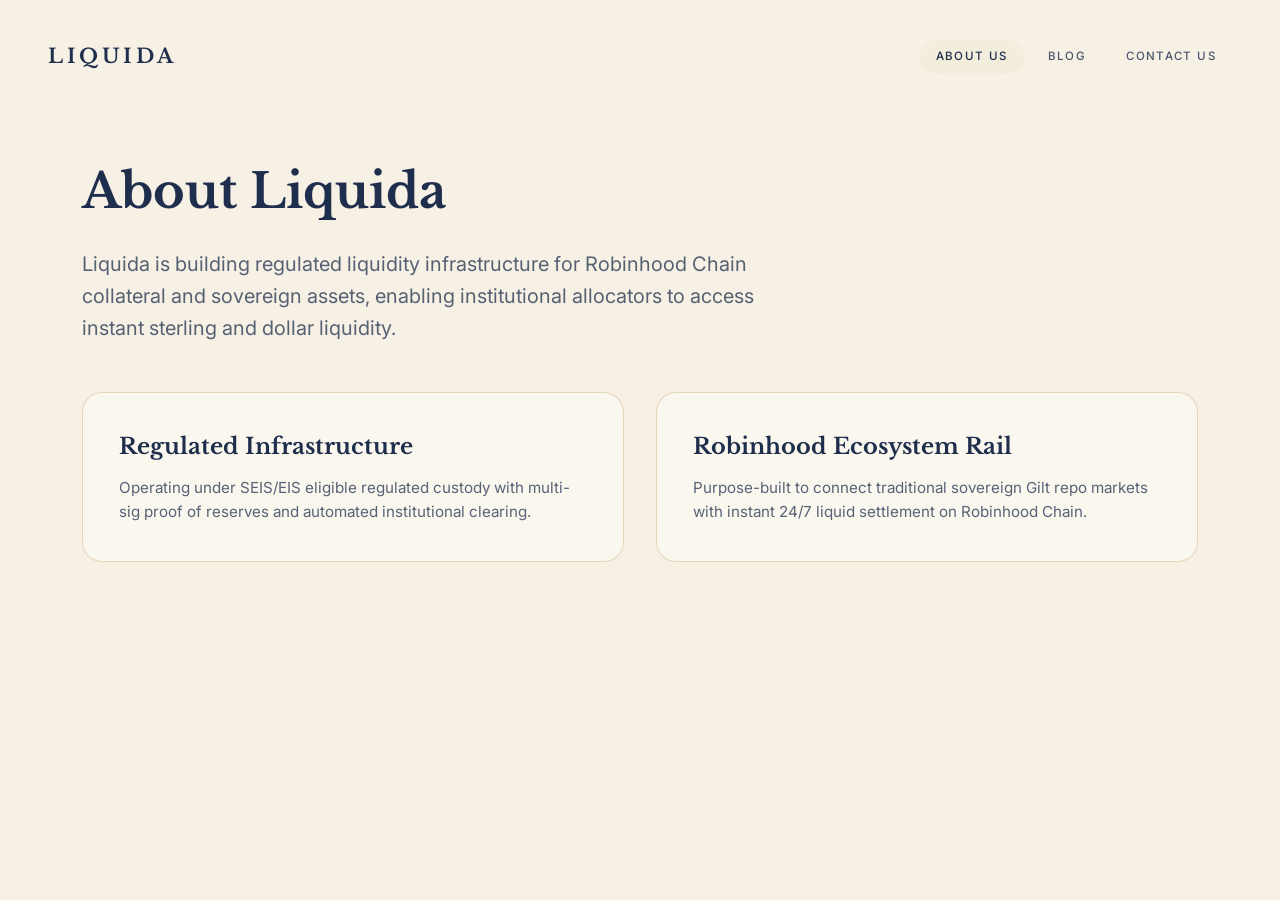
==== about-us.html @ 7433a378 "Initial commit of Liquida (liquida.uk replica for Robinhood Ecosystem) — Regulated Liquidity Infrast" ====
<!DOCTYPE html>
<html lang="en">
<head>
  <meta charset="utf-8" />
  <meta name="viewport" content="width=device-width, initial-scale=1" />
  <title>About Us | Liquida UK Gilt & Robinhood Liquidity</title>
  <meta name="description" content="Learn about Liquida regulated liquidity infrastructure built for sovereign assets and Robinhood Ecosystem." />
  <link rel="stylesheet" href="styles.css" />
</head>
<body style="padding-top: 20px;">

  <!-- Top Navigation Bar -->
  <header class="navbar-liquida">
    <a href="index.html" class="brand-logo-liquida">
      Liquida
    </a>

    <nav class="nav-links-liquida">
      <a href="about-us.html" class="nav-link-liquida active">About Us</a>
      <a href="blog.html" class="nav-link-liquida">Blog</a>
      <a href="contact-us.html" class="nav-link-liquida">Contact Us</a>
    </nav>
  </header>

  <div class="wrap-container" style="padding-top: 60px; padding-bottom: 120px;">
    <h1 style="font-family: var(--font-serif); font-size: 3rem; font-weight: 700; margin-bottom: 20px;">About Liquida</h1>
    <p style="font-size: 1.25rem; color: var(--text-muted); max-width: 720px; line-height: 1.6; margin-bottom: 48px;">
      Liquida is building regulated liquidity infrastructure for Robinhood Chain collateral and sovereign assets, enabling institutional allocators to access instant sterling and dollar liquidity.
    </p>

    <div style="display: grid; grid-template-columns: repeat(2, 1fr); gap: 32px;">
      <div style="background: var(--bg-cream-light); border: 1px solid var(--stroke-gold); border-radius: 20px; padding: 36px;">
        <h3 style="font-family: var(--font-serif); font-size: 1.4rem; font-weight: 700; margin-bottom: 12px;">Regulated Infrastructure</h3>
        <p style="color: var(--text-muted); font-size: 0.95rem; line-height: 1.6;">
          Operating under SEIS/EIS eligible regulated custody with multi-sig proof of reserves and automated institutional clearing.
        </p>
      </div>

      <div style="background: var(--bg-cream-light); border: 1px solid var(--stroke-gold); border-radius: 20px; padding: 36px;">
        <h3 style="font-family: var(--font-serif); font-size: 1.4rem; font-weight: 700; margin-bottom: 12px;">Robinhood Ecosystem Rail</h3>
        <p style="color: var(--text-muted); font-size: 0.95rem; line-height: 1.6;">
          Purpose-built to connect traditional sovereign Gilt repo markets with instant 24/7 liquid settlement on Robinhood Chain.
        </p>
      </div>
    </div>
  </div>

  <script src="app.js"></script>
</body>
</html>
---- styles.css ----
/* ==========================================================================
   LIQUIDA - REGULATED LIQUIDITY INFRASTRUCTURE FOR ROBINHOOD CHAIN (EXACT REPLICA)
   Design System: Surface Shell (#f6f1e4), Deep Navy (#1f2e4d), Warm Gold (#c2a46f / #d8c08f),
                  Libre Baskerville + Inter Typography, Golden Liquidity Waves
   ========================================================================== */

@import url('https://fonts.googleapis.com/css2?family=Inter:wght@300;400;500;600;700&family=Libre+Baskerville:ital,wght@0,400;0,700;1,400&display=swap');

:root {
  --bg-shell: #f6f1e4;
  --bg-cream-light: #faf7ee;
  --bg-sand: #f3eddc;

  --navy-primary: #1f2e4d;
  --navy-dark: #162239;
  --navy-accent: #2b3f66;

  --gold-primary: #c2a46f;
  --gold-light: #d8c08f;
  --gold-warm: #e9ddbc;
  --gold-border: #b8955b;

  --stroke: rgba(31, 46, 77, 0.12);
  --stroke-gold: rgba(194, 164, 111, 0.4);

  --text-navy: #1f2e4d;
  --text-muted: rgba(31, 46, 77, 0.74);
  --text-subtle: rgba(31, 46, 77, 0.48);

  --font-serif: 'Libre Baskerville', Georgia, serif;
  --font-sans: 'Inter', system-ui, sans-serif;
}

*, *::before, *::after {
  box-sizing: border-box;
  margin: 0;
  padding: 0;
}

html {
  scroll-behavior: smooth;
  font-size: 16px;
  background-color: var(--bg-shell);
  color: var(--text-navy);
  font-family: var(--font-sans);
  -webkit-font-smoothing: antialiased;
}

body {
  min-height: 100vh;
  position: relative;
  overflow-x: hidden;
  line-height: 1.55;
  background: var(--bg-shell);
}

a {
  color: inherit;
  text-decoration: none;
}

button {
  font-family: inherit;
  cursor: pointer;
}

/* Layout Wrappers */
.wrap-container {
  max-width: 1180px;
  margin: 0 auto;
  padding: 0 32px;
}

/* Top Navbar */
.navbar-liquida {
  display: flex;
  align-items: center;
  justify-content: space-between;
  padding: 20px 48px;
  background: transparent;
  position: relative;
  z-index: 100;
}

.brand-logo-liquida {
  display: inline-flex;
  align-items: center;
  gap: 10px;
  font-family: var(--font-serif);
  font-size: 1.25rem;
  font-weight: 700;
  letter-spacing: 0.18em;
  text-transform: uppercase;
  color: var(--navy-primary);
}

.nav-links-liquida {
  display: flex;
  align-items: center;
  gap: 8px;
}

.nav-link-liquida {
  padding: 8px 16px;
  border-radius: 9999px;
  font-size: 0.72rem;
  font-weight: 500;
  text-transform: uppercase;
  letter-spacing: 0.12em;
  color: rgba(31, 46, 77, 0.8);
  transition: all 0.2s ease;
}

.nav-link-liquida:hover, .nav-link-liquida.active {
  background: var(--bg-sand);
  color: var(--navy-primary);
}

/* CTA Buttons */
.btn-liquida-navy {
  background: var(--navy-primary);
  color: #ffffff;
  padding: 12px 28px;
  border-radius: 9999px;
  border: 2px solid var(--navy-primary);
  font-size: 0.75rem;
  font-weight: 600;
  text-transform: uppercase;
  letter-spacing: 0.18em;
  box-shadow: 0 6px 18px rgba(31, 46, 77, 0.2);
  transition: all 0.2s ease;
  display: inline-flex;
  align-items: center;
  justify-content: center;
}

.btn-liquida-navy:hover {
  transform: translateY(-1px);
  box-shadow: 0 10px 20px rgba(31, 46, 77, 0.26);
}

.btn-liquida-gold {
  background: var(--gold-warm);
  color: var(--navy-primary);
  padding: 12px 28px;
  border-radius: 9999px;
  border: 2px solid var(--gold-border);
  font-size: 0.75rem;
  font-weight: 600;
  text-transform: uppercase;
  letter-spacing: 0.18em;
  box-shadow: 0 6px 18px rgba(38, 44, 58, 0.1);
  transition: all 0.2s ease;
  display: inline-flex;
  align-items: center;
  justify-content: center;
}

.btn-liquida-gold:hover {
  background: #dfcea3;
  transform: translateY(-1px);
}

.btn-liquida-cream {
  background: var(--bg-cream-light);
  color: rgba(31, 46, 77, 0.85);
  padding: 12px 28px;
  border-radius: 9999px;
  border: 2px solid #c4ab7a;
  font-size: 0.75rem;
  font-weight: 600;
  text-transform: uppercase;
  letter-spacing: 0.18em;
  box-shadow: 0 6px 18px rgba(38, 44, 58, 0.08);
  transition: all 0.2s ease;
  display: inline-flex;
  align-items: center;
  justify-content: center;
}

.btn-liquida-cream:hover {
  background: #f6efde;
  transform: translateY(-1px);
}

/* Hero Section */
.hero-liquida {
  padding: 60px 0 100px;
  text-align: center;
  position: relative;
}

h1.hero-h1-liquida {
  font-family: var(--font-serif);
  font-size: clamp(40px, 5.5vw, 68px);
  line-height: 1.12;
  letter-spacing: -0.026em;
  color: var(--navy-primary);
  max-width: 980px;
  margin: 0 auto;
}

/* Partners Marquee */
.partners-marquee-wrap {
  width: 100%;
  overflow: hidden;
  border-top: 1px solid #dfd4bc;
  border-bottom: 1px solid #dfd4bc;
  padding: 28px 0;
  margin-top: 40px;
  position: relative;
}

.partners-marquee-track {
  display: flex;
  align-items: center;
  gap: 48px;
  width: max-content;
  animation: marqueeScroll 25s linear infinite;
}

@keyframes marqueeScroll {
  0% { transform: translateX(0); }
  100% { transform: translateX(-50%); }
}

.partner-item-box {
  display: flex;
  align-items: center;
  justify-content: center;
  height: 36px;
  opacity: 0.75;
  font-family: var(--font-serif);
  font-weight: 700;
  font-size: 1.1rem;
  color: var(--navy-primary);
  letter-spacing: 0.08em;
}

/* Sticky Presentation Slides */
.slide-section-cream {
  min-height: 100vh;
  background: linear-gradient(180deg, #fdf9f0 0%, #efe4cb 100%);
  display: flex;
  flex-direction: column;
  align-items: center;
  justify-content: center;
  padding: 80px 24px;
  position: sticky;
  top: 0;
  z-index: 10;
}

.slide-section-navy {
  min-height: 100vh;
  background: linear-gradient(180deg, #2f4774 0%, #1f2e4d 100%);
  color: #ffffff;
  display: flex;
  flex-direction: column;
  align-items: center;
  justify-content: center;
  padding: 80px 24px;
  position: sticky;
  top: 0;
  z-index: 20;
}

.slide-section-navy-dark {
  min-height: 100vh;
  background: linear-gradient(180deg, #2b3f66 0%, #1f2e4d 100%);
  color: #ffffff;
  display: flex;
  flex-direction: column;
  align-items: center;
  justify-content: center;
  padding: 80px 24px;
  position: sticky;
  top: 0;
  z-index: 30;
}

.slide-section-roadmap {
  min-height: 100vh;
  background: linear-gradient(180deg, #1f2e4d 0%, #162239 100%);
  color: #ffffff;
  display: flex;
  flex-direction: column;
  align-items: center;
  justify-content: center;
  padding: 80px 24px;
  position: sticky;
  top: 0;
  z-index: 40;
}

/* Slide Cards */
.slide-grid-2 {
  display: grid;
  grid-template-columns: repeat(2, 1fr);
  gap: 20px;
  max-width: 680px;
  margin: 32px auto 0;
}

.slide-card-cream {
  background: rgba(255, 251, 242, 0.85);
  border: 1px solid #d7c7a2;
  border-radius: 20px;
  padding: 20px 24px;
  text-align: left;
  box-shadow: 0 8px 18px rgba(68, 52, 26, 0.05);
}

.slide-step-row {
  background: rgba(255, 255, 255, 0.08);
  border: 1px solid rgba(255, 255, 255, 0.16);
  border-radius: 22px;
  padding: 20px 24px;
  text-align: left;
  margin-bottom: 16px;
  backdrop-filter: blur(4px);
}

/* Footer Section */
footer.footer-liquida {
  background: var(--navy-primary);
  color: #ffffff;
  padding: 80px 0 40px;
  border-top: 1px solid var(--stroke-gold);
  position: relative;
  z-index: 50;
}

.footer-nav-grid {
  display: grid;
  grid-template-columns: 2fr repeat(3, 1fr);
  gap: 40px;
  margin-bottom: 48px;
}

/* Responsive */
@media (max-width: 768px) {
  .slide-grid-2 { grid-template-columns: 1fr; }
  .footer-nav-grid { grid-template-columns: 1fr; }
  .navbar-liquida { padding: 20px 24px; }
}
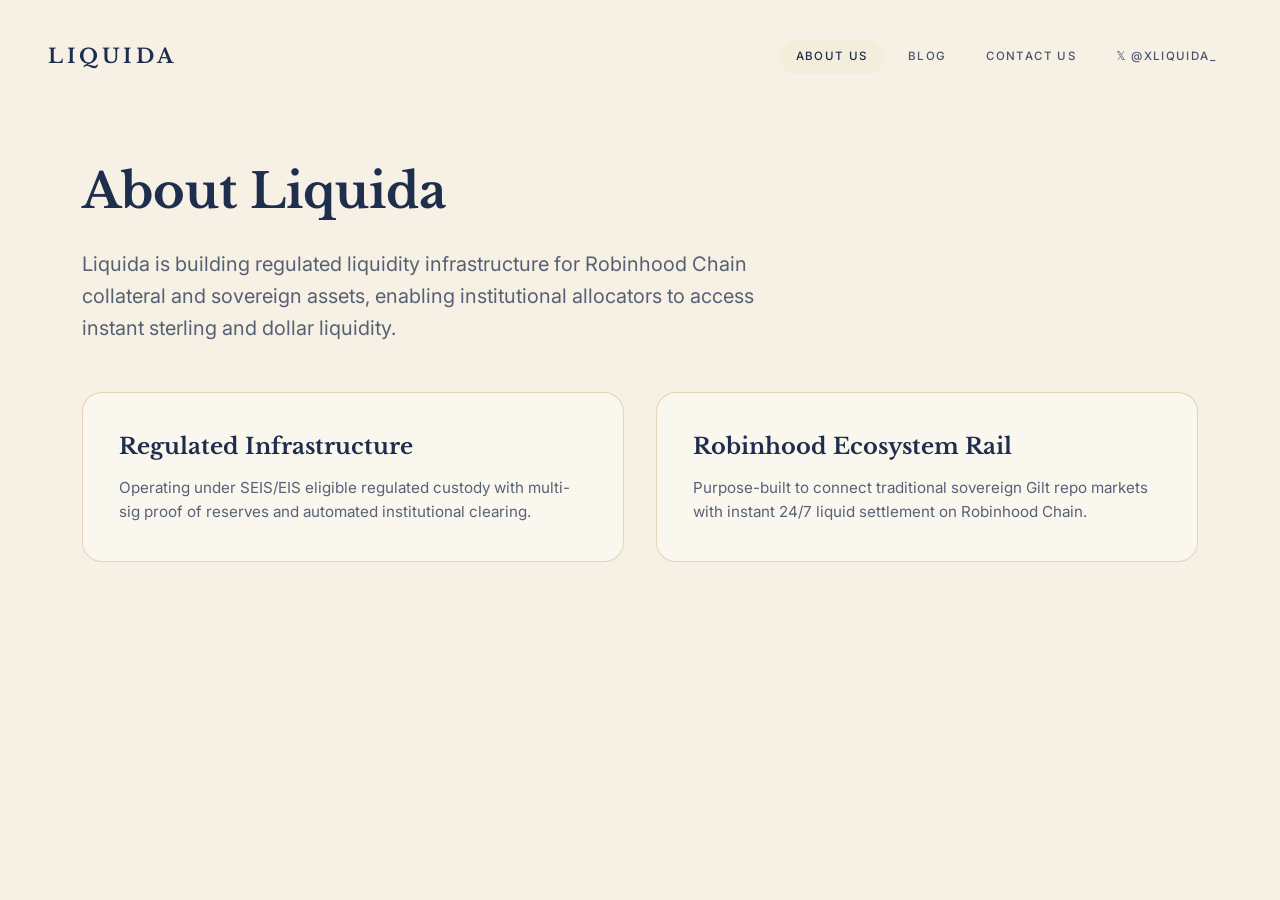
==== commit fb975d43: "Link official X profile https://x.com/xLiquida_ in navbar and footer across all 4 HTML pages" ====
--- a/about-us.html
+++ b/about-us.html
@@ -19,6 +19,7 @@
       <a href="about-us.html" class="nav-link-liquida active">About Us</a>
       <a href="blog.html" class="nav-link-liquida">Blog</a>
       <a href="contact-us.html" class="nav-link-liquida">Contact Us</a>
+      <a href="https://x.com/xLiquida_" target="_blank" class="nav-link-liquida" style="display: flex; align-items: center; gap: 4px;">𝕏 @xLiquida_</a>
     </nav>
   </header>
 
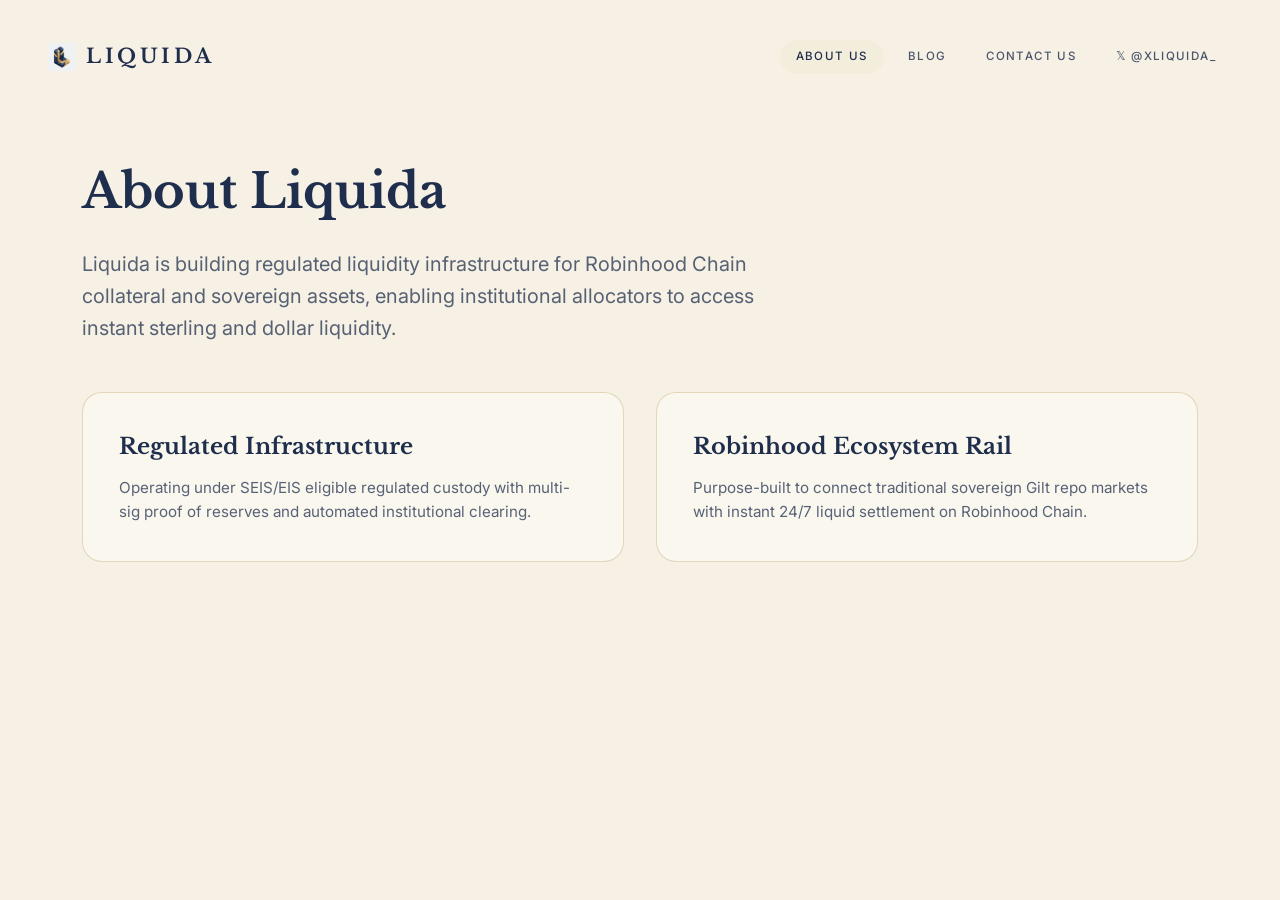
==== commit 1d6b2943: "Update official Liquida geometric gold & navy emblem logo and favicon across all 4 HTML pages" ====
--- a/about-us.html
+++ b/about-us.html
@@ -5,6 +5,9 @@
   <meta name="viewport" content="width=device-width, initial-scale=1" />
   <title>About Us | Liquida UK Gilt & Robinhood Liquidity</title>
   <meta name="description" content="Learn about Liquida regulated liquidity infrastructure built for sovereign assets and Robinhood Ecosystem." />
+  <link rel="icon" type="image/png" href="favicon.png" />
+  <link rel="icon" type="image/svg+xml" href="favicon.svg" />
+  <link rel="apple-touch-icon" href="apple-touch-icon.png" />
   <link rel="stylesheet" href="styles.css" />
 </head>
 <body style="padding-top: 20px;">
@@ -12,6 +15,7 @@
   <!-- Top Navigation Bar -->
   <header class="navbar-liquida">
     <a href="index.html" class="brand-logo-liquida">
+      <img src="logo.png" alt="Liquida logo" style="width: 28px; height: 28px; object-fit: contain;">
       Liquida
     </a>
 
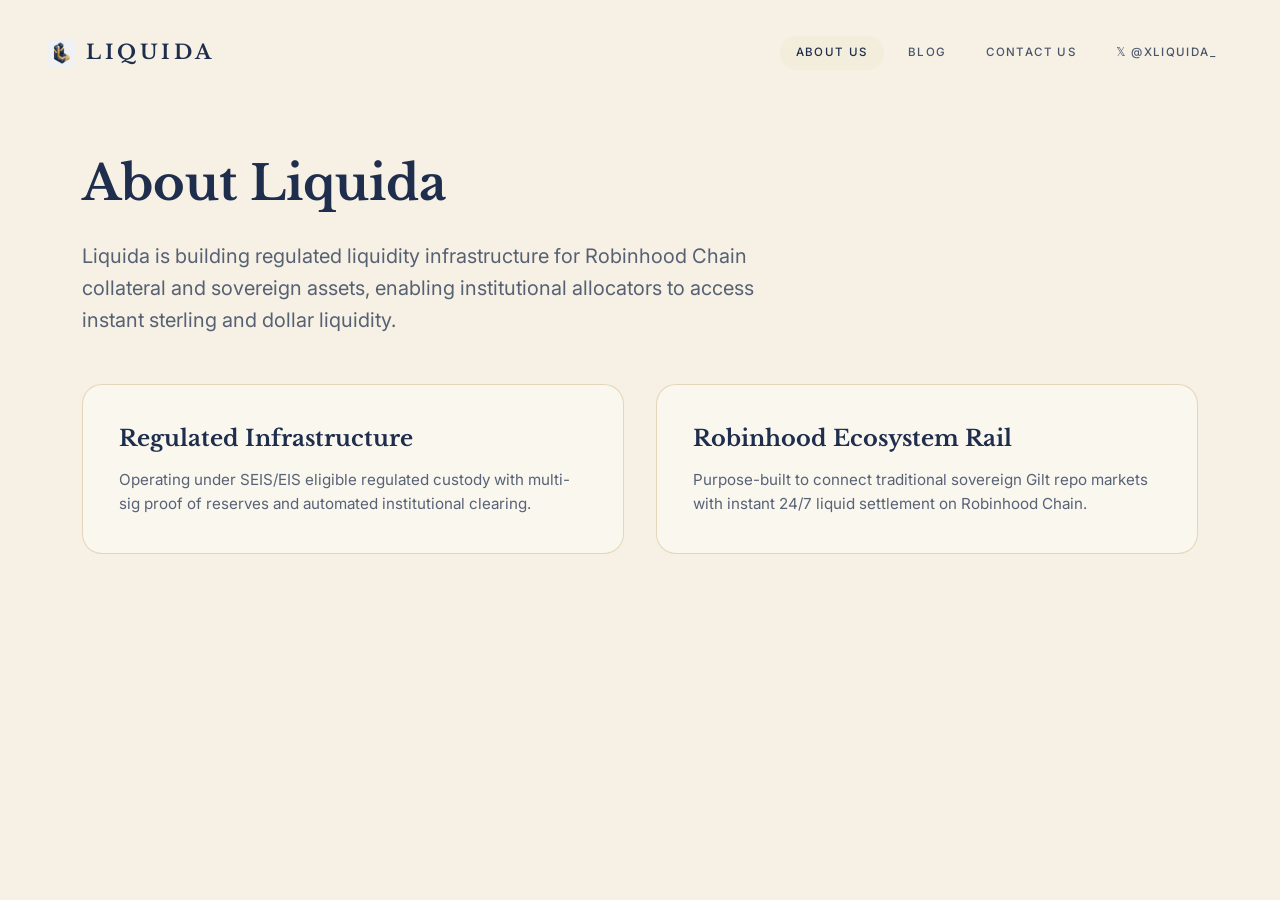
==== commit 87696634: "Fix mobile header layout with clean 1-row header and smooth hamburger drawer overlay matching liquid" ====
--- a/about-us.html
+++ b/about-us.html
@@ -19,13 +19,46 @@
       Liquida
     </a>
 
-    <nav class="nav-links-liquida">
-      <a href="about-us.html" class="nav-link-liquida active">About Us</a>
-      <a href="blog.html" class="nav-link-liquida">Blog</a>
-      <a href="contact-us.html" class="nav-link-liquida">Contact Us</a>
-      <a href="https://x.com/xLiquida_" target="_blank" class="nav-link-liquida" style="display: flex; align-items: center; gap: 4px;">𝕏 @xLiquida_</a>
-    </nav>
+    <div class="desktop-nav-links" style="display: flex; align-items: center; gap: 16px;">
+      <nav class="nav-links-liquida">
+        <a href="about-us.html" class="nav-link-liquida active">About Us</a>
+        <a href="blog.html" class="nav-link-liquida">Blog</a>
+        <a href="contact-us.html" class="nav-link-liquida">Contact Us</a>
+        <a href="https://x.com/xLiquida_" target="_blank" class="nav-link-liquida" style="display: flex; align-items: center; gap: 4px;">𝕏 @xLiquida_</a>
+      </nav>
+    </div>
+
+    <!-- Mobile Hamburger Drawer Button -->
+    <button class="btn-hamburger-liquida" onclick="toggleMobileMenu()" aria-label="Open mobile menu">
+      <div>
+        <span></span>
+        <span></span>
+        <span></span>
+      </div>
+    </button>
   </header>
+
+  <!-- Mobile Menu Drawer Overlay -->
+  <div id="mobileMenuDrawer" class="mobile-menu-drawer">
+    <div style="display: flex; justify-content: space-between; align-items: center;">
+      <a href="index.html" class="brand-logo-liquida" onclick="toggleMobileMenu()">
+        <img src="logo.png" alt="Liquida logo" style="width: 28px; height: 28px; object-fit: contain;">
+        Liquida
+      </a>
+      <button style="background: transparent; border: none; font-size: 1.8rem; color: var(--navy-primary);" onclick="toggleMobileMenu()">&times;</button>
+    </div>
+
+    <div style="display: flex; flex-direction: column; gap: 20px; font-family: var(--font-sans); font-size: 1.1rem; font-weight: 600; text-transform: uppercase; letter-spacing: 0.12em; margin-top: 40px;">
+      <a href="about-us.html" style="color: var(--navy-primary);" onclick="toggleMobileMenu()">About Us</a>
+      <a href="blog.html" style="color: var(--navy-primary);" onclick="toggleMobileMenu()">Blog</a>
+      <a href="contact-us.html" style="color: var(--navy-primary);" onclick="toggleMobileMenu()">Contact Us</a>
+      <a href="https://x.com/xLiquida_" target="_blank" style="color: var(--gold-border);" onclick="toggleMobileMenu()">𝕏 @xLiquida_</a>
+    </div>
+
+    <div style="margin-top: auto;">
+      <a href="contact-us.html" class="btn-liquida-navy" style="width: 100%; text-align: center; display: block;" onclick="toggleMobileMenu()">Request Access</a>
+    </div>
+  </div>
 
   <div class="wrap-container" style="padding-top: 60px; padding-bottom: 120px;">
     <h1 style="font-family: var(--font-serif); font-size: 3rem; font-weight: 700; margin-bottom: 20px;">About Liquida</h1>
--- a/styles.css
+++ b/styles.css
@@ -71,12 +71,11 @@
   padding: 0 32px;
 }
 
-/* Top Navbar */
 .navbar-liquida {
   display: flex;
   align-items: center;
   justify-content: space-between;
-  padding: 20px 48px;
+  padding: 16px 48px;
   background: transparent;
   position: relative;
   z-index: 100;
@@ -114,6 +113,44 @@
 .nav-link-liquida:hover, .nav-link-liquida.active {
   background: var(--bg-sand);
   color: var(--navy-primary);
+}
+
+/* Mobile Hamburger Drawer Button */
+.btn-hamburger-liquida {
+  display: none;
+  width: 40px;
+  height: 40px;
+  border-radius: 50%;
+  border: 1px solid var(--navy-primary);
+  background: transparent;
+  align-items: center;
+  justify-content: center;
+  cursor: pointer;
+}
+
+.btn-hamburger-liquida span {
+  display: block;
+  width: 16px;
+  height: 1px;
+  background: var(--navy-primary);
+  margin: 3px 0;
+}
+
+/* Mobile Drawer Overlay */
+.mobile-menu-drawer {
+  display: none;
+  position: fixed;
+  inset: 0;
+  z-index: 999;
+  background: rgba(246, 241, 228, 0.98);
+  backdrop-filter: blur(10px);
+  padding: 32px 24px;
+  flex-direction: column;
+  justify-content: space-between;
+}
+
+.mobile-menu-drawer.open {
+  display: flex;
 }
 
 /* CTA Buttons */
@@ -338,9 +375,55 @@
   margin-bottom: 48px;
 }
 
-/* Responsive */
+/* Comprehensive Multi-Device Responsiveness (Mobile, Tablet, Laptop, Ultra-Wide 4K) */
+@media (max-width: 1024px) {
+  .wrap-container { padding: 0 24px; }
+  .navbar-liquida { padding: 18px 24px; }
+  h1.hero-h1-liquida { font-size: clamp(32px, 6vw, 54px); }
+  .footer-nav-grid { grid-template-columns: 1fr 1fr; gap: 32px; }
+}
+
 @media (max-width: 768px) {
-  .slide-grid-2 { grid-template-columns: 1fr; }
-  .footer-nav-grid { grid-template-columns: 1fr; }
-  .navbar-liquida { padding: 20px 24px; }
-}
+  .navbar-liquida {
+    flex-direction: row;
+    align-items: center;
+    justify-content: space-between;
+    padding: 16px 20px;
+  }
+
+  .desktop-nav-links {
+    display: none !important;
+  }
+
+  .btn-hamburger-liquida {
+    display: flex !important;
+  }
+
+  .hero-liquida { padding: 24px 0 48px; }
+  h1.hero-h1-liquida { font-size: 2.1rem; line-height: 1.15; }
+  
+  .btn-liquida-navy, .btn-liquida-gold, .btn-liquida-cream {
+    width: 100%;
+    margin-bottom: 8px;
+  }
+  
+  .slide-section-cream, .slide-section-navy, .slide-section-navy-dark, .slide-section-roadmap {
+    padding: 48px 20px;
+    min-height: auto;
+    position: relative;
+  }
+  
+  .slide-grid-2 { grid-template-columns: 1fr; gap: 14px; }
+  .footer-nav-grid { grid-template-columns: 1fr; gap: 28px; }
+}
+
+@media (max-width: 480px) {
+  h1.hero-h1-liquida { font-size: 1.85rem; }
+  .brand-logo-liquida { font-size: 1.15rem; }
+  .partner-item-box { font-size: 0.95rem; }
+}
+
+@media (min-width: 1440px) {
+  .wrap-container { max-width: 1320px; }
+  h1.hero-h1-liquida { font-size: 4.5rem; }
+}
